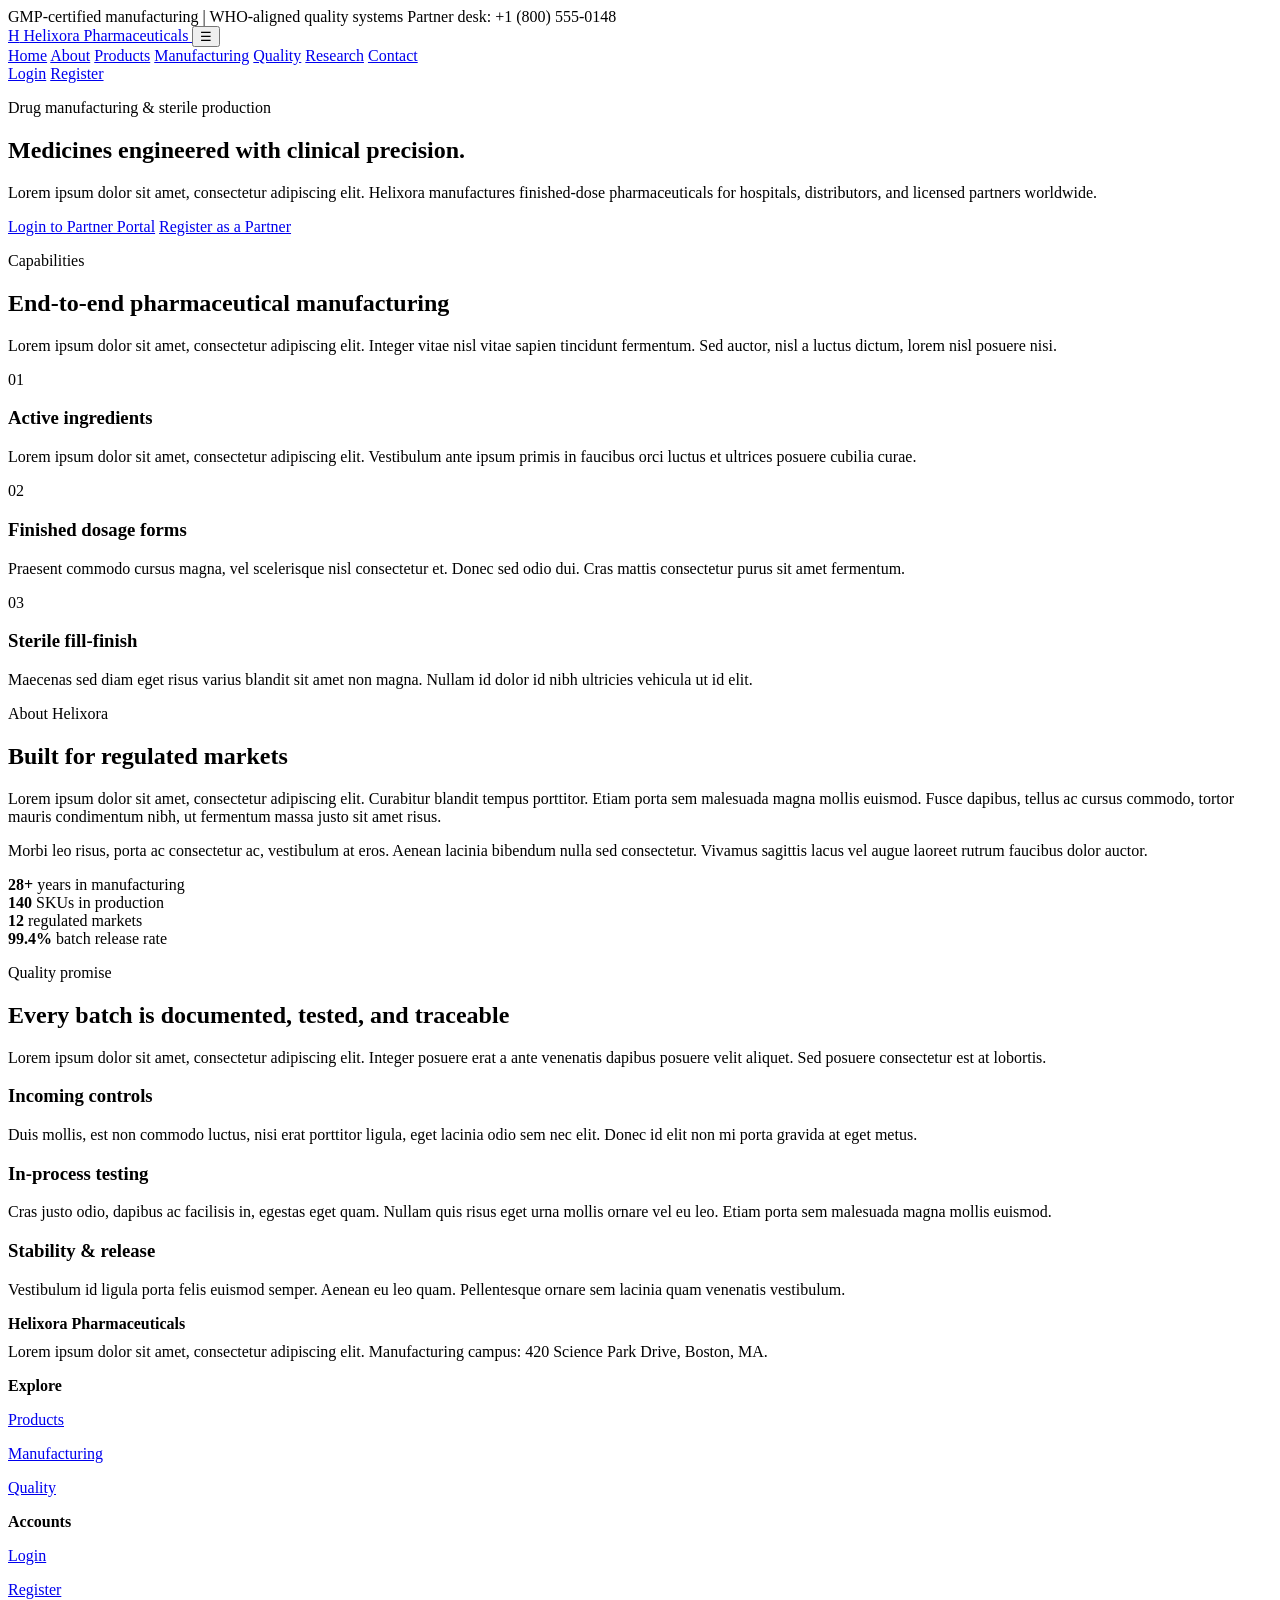
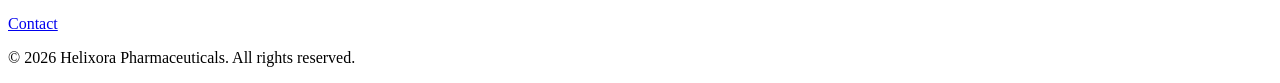
==== index.html @ ff0f4068 "init commit" ====
<!DOCTYPE html>
<html lang="en">
  <head>
    <meta charset="UTF-8" />
    <meta name="viewport" content="width=device-width, initial-scale=1.0" />
    <title>Helixora Pharmaceuticals | Precision Drug Manufacturing</title>
    <link rel="preconnect" href="https://fonts.googleapis.com" />
    <link rel="preconnect" href="https://fonts.gstatic.com" crossorigin />
    <link
      href="https://fonts.googleapis.com/css2?family=Cormorant+Garamond:wght@500;600;700&family=Source+Sans+3:wght@400;600;700&display=swap"
      rel="stylesheet"
    />
    <link rel="stylesheet" href="css/styles.css" />
  </head>
  <body>
    <div class="topbar">
      <div class="container">
        <span>GMP-certified manufacturing | WHO-aligned quality systems</span>
        <span>Partner desk: +1 (800) 555-0148</span>
      </div>
    </div>

    <header class="site-header">
      <div class="container header-inner">
        <a class="brand" href="index.html">
          <span class="brand-mark">H</span>
          Helixora Pharmaceuticals
        </a>
        <button class="menu-toggle" type="button" data-menu-toggle aria-label="Open menu">☰</button>
        <nav class="nav" aria-label="Main">
          <a class="active" href="index.html">Home</a>
          <a href="about.html">About</a>
          <a href="products.html">Products</a>
          <a href="manufacturing.html">Manufacturing</a>
          <a href="quality.html">Quality</a>
          <a href="research.html">Research</a>
          <a href="contact.html">Contact</a>
        </nav>
        <div class="header-actions">
          <a class="btn btn-outline" href="login.html">Login</a>
          <a class="btn btn-primary" href="register.html">Register</a>
        </div>
      </div>
    </header>

    <section class="banner">
      <div class="container banner-inner">
        <p class="eyebrow">Drug manufacturing &amp; sterile production</p>
        <h1>Medicines engineered with clinical precision.</h1>
        <p>
          Lorem ipsum dolor sit amet, consectetur adipiscing elit. Helixora manufactures finished-dose
          pharmaceuticals for hospitals, distributors, and licensed partners worldwide.
        </p>
        <div class="cta-row">
          <a class="btn btn-gold" href="login.html">Login to Partner Portal</a>
          <a class="btn btn-primary" href="register.html">Register as a Partner</a>
        </div>
      </div>
    </section>

    <section>
      <div class="container">
        <div class="section-head">
          <p class="eyebrow">Capabilities</p>
          <h2>End-to-end pharmaceutical manufacturing</h2>
          <p class="muted">
            Lorem ipsum dolor sit amet, consectetur adipiscing elit. Integer vitae nisl vitae sapien
            tincidunt fermentum. Sed auctor, nisl a luctus dictum, lorem nisl posuere nisi.
          </p>
        </div>
        <div class="grid-3">
          <article class="card">
            <div class="icon">01</div>
            <h3>Active ingredients</h3>
            <p class="muted">
              Lorem ipsum dolor sit amet, consectetur adipiscing elit. Vestibulum ante ipsum primis in
              faucibus orci luctus et ultrices posuere cubilia curae.
            </p>
          </article>
          <article class="card">
            <div class="icon">02</div>
            <h3>Finished dosage forms</h3>
            <p class="muted">
              Praesent commodo cursus magna, vel scelerisque nisl consectetur et. Donec sed odio dui.
              Cras mattis consectetur purus sit amet fermentum.
            </p>
          </article>
          <article class="card">
            <div class="icon">03</div>
            <h3>Sterile fill-finish</h3>
            <p class="muted">
              Maecenas sed diam eget risus varius blandit sit amet non magna. Nullam id dolor id nibh
              ultricies vehicula ut id elit.
            </p>
          </article>
        </div>
      </div>
    </section>

    <section class="alt">
      <div class="container grid-2">
        <div>
          <p class="eyebrow">About Helixora</p>
          <h2>Built for regulated markets</h2>
          <p class="muted" style="margin: 14px 0 16px">
            Lorem ipsum dolor sit amet, consectetur adipiscing elit. Curabitur blandit tempus porttitor.
            Etiam porta sem malesuada magna mollis euismod. Fusce dapibus, tellus ac cursus commodo,
            tortor mauris condimentum nibh, ut fermentum massa justo sit amet risus.
          </p>
          <p class="muted">
            Morbi leo risus, porta ac consectetur ac, vestibulum at eros. Aenean lacinia bibendum nulla
            sed consectetur. Vivamus sagittis lacus vel augue laoreet rutrum faucibus dolor auctor.
          </p>
        </div>
        <div class="stats card">
          <div class="stat"><strong>28+</strong> years in manufacturing</div>
          <div class="stat"><strong>140</strong> SKUs in production</div>
          <div class="stat"><strong>12</strong> regulated markets</div>
          <div class="stat"><strong>99.4%</strong> batch release rate</div>
        </div>
      </div>
    </section>

    <section>
      <div class="container">
        <div class="section-head">
          <p class="eyebrow">Quality promise</p>
          <h2>Every batch is documented, tested, and traceable</h2>
          <p class="muted">
            Lorem ipsum dolor sit amet, consectetur adipiscing elit. Integer posuere erat a ante
            venenatis dapibus posuere velit aliquet. Sed posuere consectetur est at lobortis.
          </p>
        </div>
        <div class="grid-3">
          <article class="card">
            <h3>Incoming controls</h3>
            <p class="muted">
              Duis mollis, est non commodo luctus, nisi erat porttitor ligula, eget lacinia odio sem nec
              elit. Donec id elit non mi porta gravida at eget metus.
            </p>
          </article>
          <article class="card">
            <h3>In-process testing</h3>
            <p class="muted">
              Cras justo odio, dapibus ac facilisis in, egestas eget quam. Nullam quis risus eget urna
              mollis ornare vel eu leo. Etiam porta sem malesuada magna mollis euismod.
            </p>
          </article>
          <article class="card">
            <h3>Stability &amp; release</h3>
            <p class="muted">
              Vestibulum id ligula porta felis euismod semper. Aenean eu leo quam. Pellentesque ornare
              sem lacinia quam venenatis vestibulum.
            </p>
          </article>
        </div>
      </div>
    </section>

    <footer class="site-footer">
      <div class="container">
        <div class="footer-grid">
          <div>
            <strong>Helixora Pharmaceuticals</strong>
            <p style="margin-top: 10px">
              Lorem ipsum dolor sit amet, consectetur adipiscing elit. Manufacturing campus: 420
              Science Park Drive, Boston, MA.
            </p>
          </div>
          <div>
            <strong>Explore</strong>
            <p><a href="products.html">Products</a></p>
            <p><a href="manufacturing.html">Manufacturing</a></p>
            <p><a href="quality.html">Quality</a></p>
          </div>
          <div>
            <strong>Accounts</strong>
            <p><a href="login.html">Login</a></p>
            <p><a href="register.html">Register</a></p>
            <p><a href="contact.html">Contact</a></p>
          </div>
        </div>
        <p class="copyright">© 2026 Helixora Pharmaceuticals. All rights reserved.</p>
      </div>
    </footer>
    <script src="js/main.js"></script>
  </body>
</html>
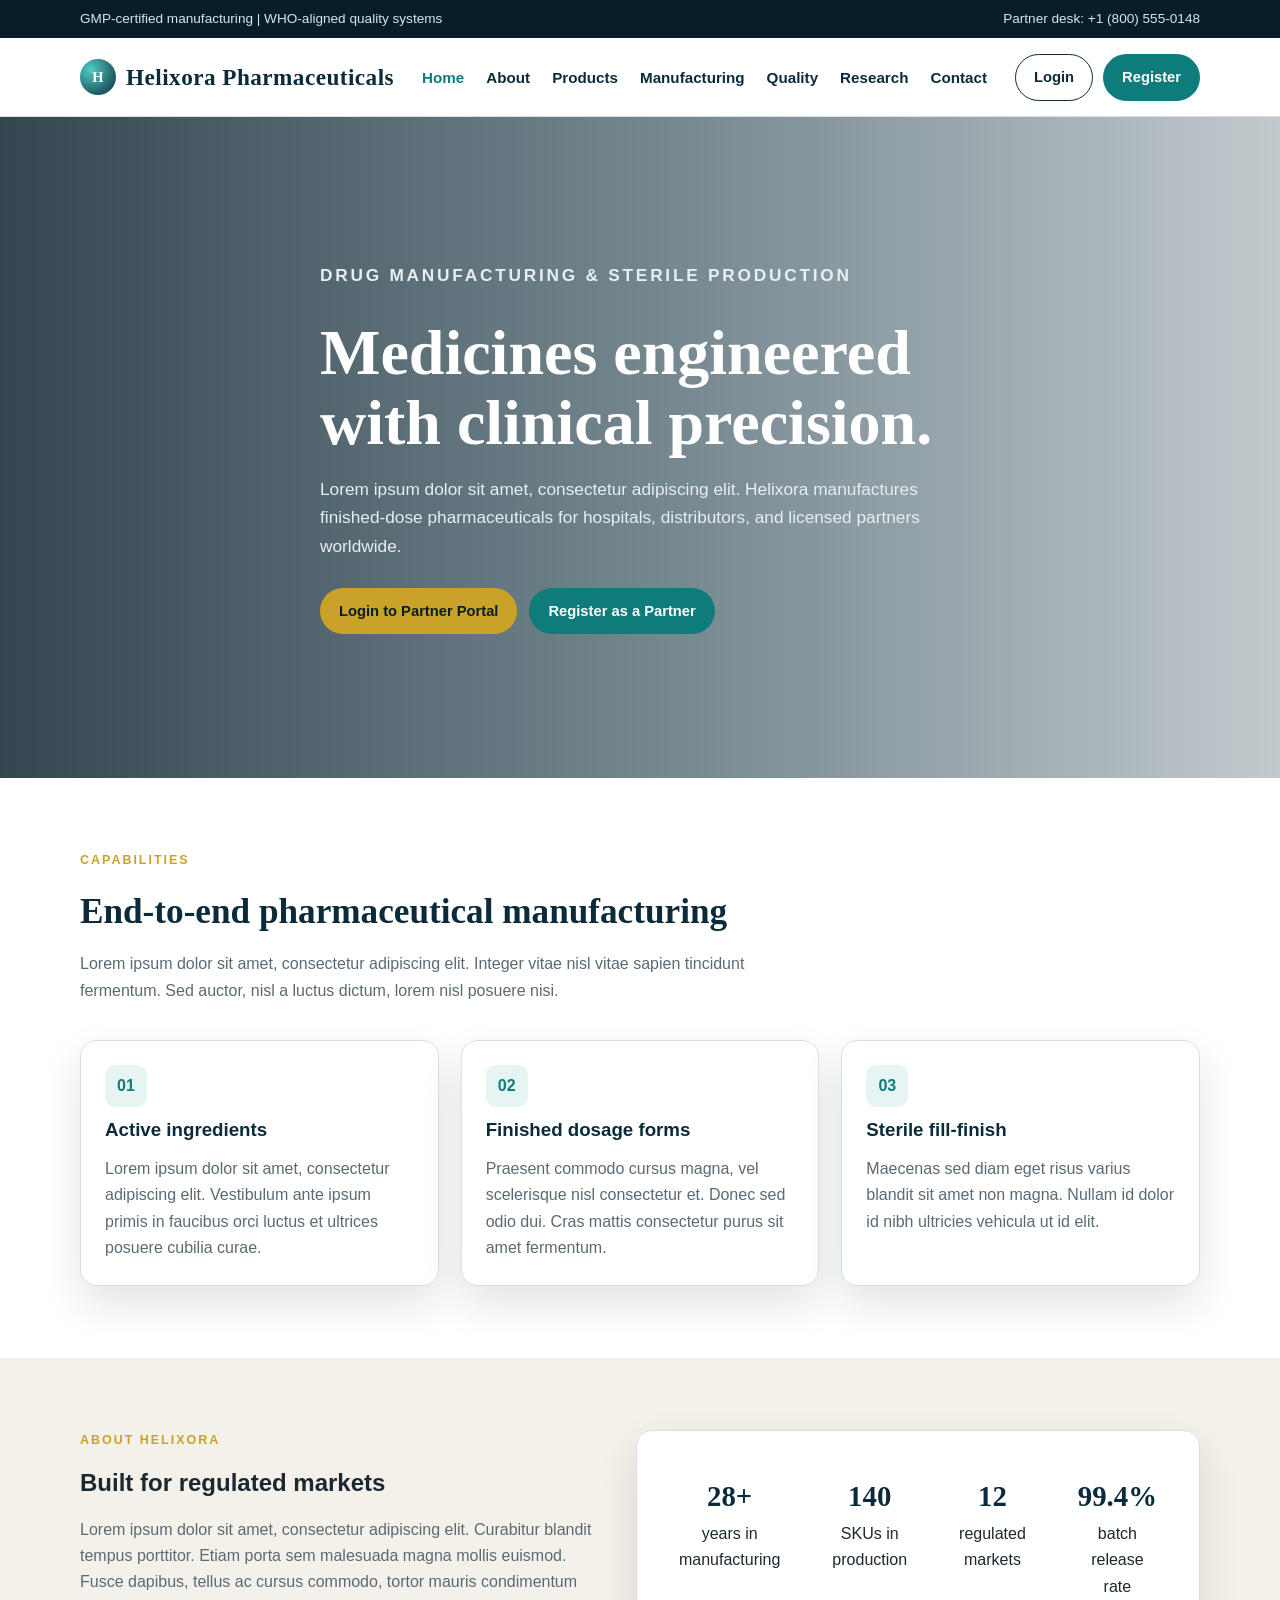
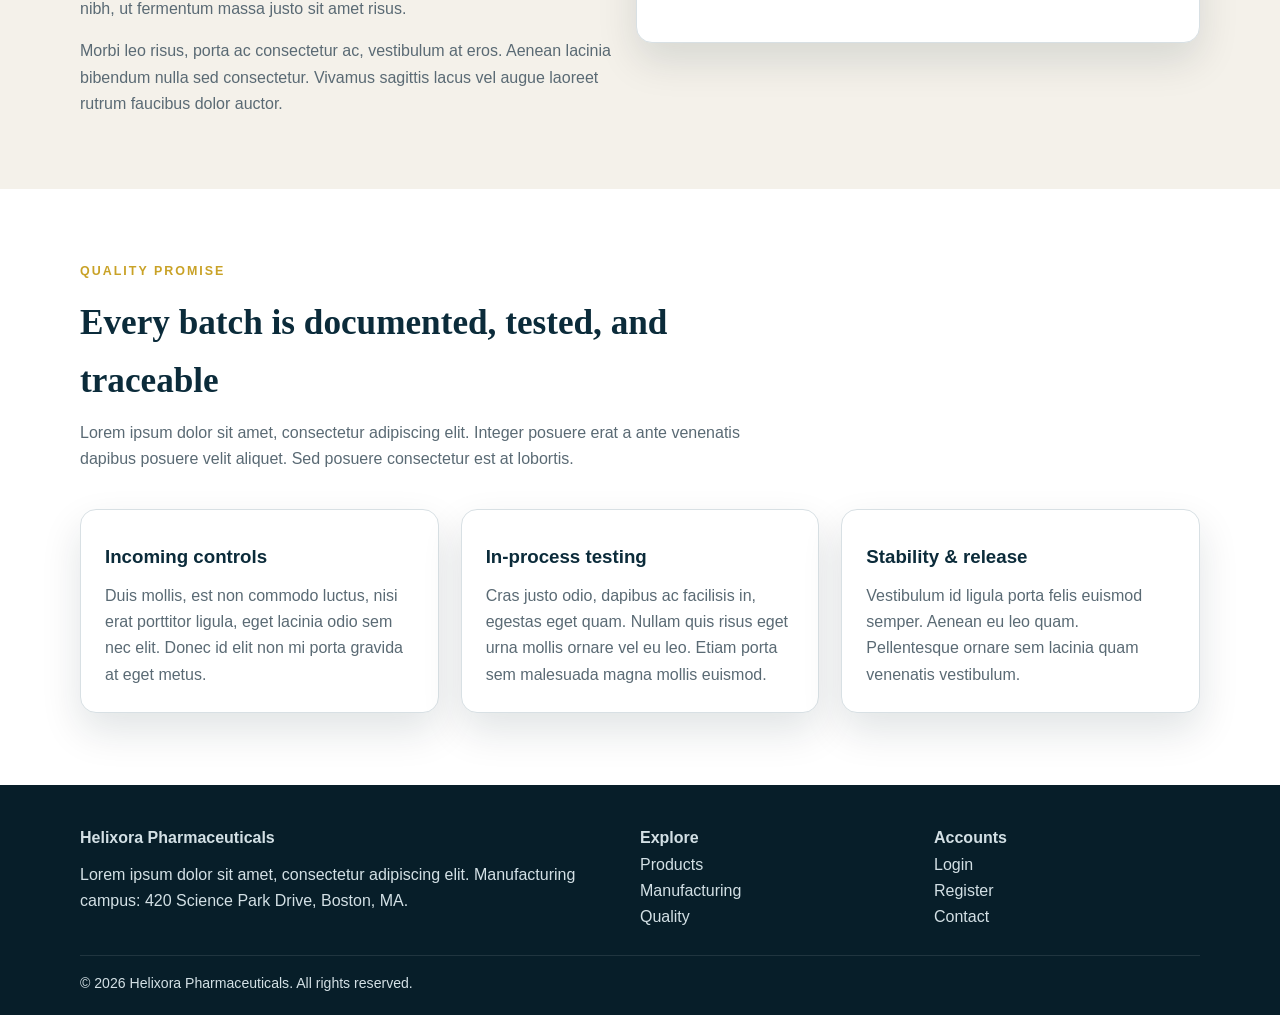
==== commit b0f2fb54: "Integrate Google Tag Manager into index.html Added Google Tag Manager for tracking and analytics." ====
--- a/index.html
+++ b/index.html
@@ -11,8 +11,14 @@
       rel="stylesheet"
     />
     <link rel="stylesheet" href="css/styles.css" />
+    <!-- Google Tag Manager -->
+      <script>(function(w,d,s,l,i){w[l]=w[l]||[];w[l].push({'gtm.start':new Date().getTime(),event:'gtm.js'});var f=d.getElementsByTagName(s)[0],j=d.createElement(s),dl=l!='dataLayer'?'&l='+l:'';j.async=true;j.src='https://www.googletagmanager.com/gtm.js?id='+i+dl;f.parentNode.insertBefore(j,f);})(window,document,'script','dataLayer','GTM-KGDNH6SR');</script>
+    <!-- End Google Tag Manager -->
   </head>
   <body>
+    <!-- Google Tag Manager (noscript) -->
+    <noscript><iframe src="https://www.googletagmanager.com/ns.html?id=GTM-KGDNH6SR" height="0" width="0" style="display:none;visibility:hidden"></iframe></noscript>
+    <!-- End Google Tag Manager (noscript) -->
     <div class="topbar">
       <div class="container">
         <span>GMP-certified manufacturing | WHO-aligned quality systems</span>
--- a/css/styles.css
+++ b/css/styles.css
@@ -0,0 +1,426 @@
+:root {
+  --navy: #0b2b3a;
+  --navy-deep: #071e29;
+  --teal: #0e7c7b;
+  --teal-light: #14919b;
+  --gold: #c9a227;
+  --cream: #f4f1ea;
+  --white: #ffffff;
+  --ink: #1c2830;
+  --muted: #5a6a74;
+  --line: #d8e0e4;
+  --shadow: 0 18px 40px rgba(7, 30, 41, 0.12);
+}
+
+* {
+  box-sizing: border-box;
+  margin: 0;
+  padding: 0;
+}
+
+html {
+  scroll-behavior: smooth;
+}
+
+body {
+  font-family: "Source Sans 3", "Segoe UI", sans-serif;
+  color: var(--ink);
+  background: var(--white);
+  line-height: 1.65;
+}
+
+img {
+  max-width: 100%;
+  display: block;
+}
+
+a {
+  color: inherit;
+  text-decoration: none;
+}
+
+.container {
+  width: min(1120px, calc(100% - 40px));
+  margin: 0 auto;
+}
+
+.topbar {
+  background: var(--navy-deep);
+  color: #d7e6ea;
+  font-size: 0.85rem;
+  padding: 8px 0;
+}
+
+.topbar .container {
+  display: flex;
+  justify-content: space-between;
+  gap: 16px;
+  flex-wrap: wrap;
+}
+
+.site-header {
+  position: sticky;
+  top: 0;
+  z-index: 20;
+  background: rgba(255, 255, 255, 0.96);
+  border-bottom: 1px solid var(--line);
+  backdrop-filter: blur(10px);
+}
+
+.header-inner {
+  display: flex;
+  align-items: center;
+  justify-content: space-between;
+  gap: 24px;
+  min-height: 78px;
+}
+
+.brand {
+  display: flex;
+  align-items: center;
+  gap: 10px;
+  font-family: "Cormorant Garamond", Georgia, serif;
+  font-size: 1.45rem;
+  font-weight: 600;
+  letter-spacing: 0.02em;
+  color: var(--navy);
+}
+
+.brand-mark {
+  width: 36px;
+  height: 36px;
+  border-radius: 50%;
+  background: radial-gradient(circle at 30% 30%, #4ecdc4, var(--navy));
+  display: grid;
+  place-items: center;
+  color: white;
+  font-size: 0.9rem;
+  font-weight: 700;
+}
+
+.nav {
+  display: flex;
+  align-items: center;
+  gap: 22px;
+}
+
+.nav a {
+  font-size: 0.95rem;
+  color: var(--navy);
+  font-weight: 600;
+}
+
+.nav a:hover,
+.nav a.active {
+  color: var(--teal);
+}
+
+.header-actions {
+  display: flex;
+  gap: 10px;
+  align-items: center;
+}
+
+.btn {
+  display: inline-flex;
+  align-items: center;
+  justify-content: center;
+  border: 1px solid transparent;
+  border-radius: 999px;
+  padding: 10px 18px;
+  font-weight: 650;
+  font-size: 0.92rem;
+  cursor: pointer;
+  transition: 0.2s ease;
+}
+
+.btn-outline {
+  border-color: var(--navy);
+  color: var(--navy);
+  background: transparent;
+}
+
+.btn-outline:hover {
+  background: var(--navy);
+  color: white;
+}
+
+.btn-primary {
+  background: var(--teal);
+  color: white;
+}
+
+.btn-primary:hover {
+  background: var(--teal-light);
+}
+
+.btn-gold {
+  background: var(--gold);
+  color: var(--navy-deep);
+}
+
+.btn-gold:hover {
+  filter: brightness(1.05);
+}
+
+.menu-toggle {
+  display: none;
+  border: 1px solid var(--line);
+  background: white;
+  width: 42px;
+  height: 42px;
+  border-radius: 8px;
+  cursor: pointer;
+}
+
+.banner {
+  position: relative;
+  min-height: 520px;
+  background:
+    linear-gradient(90deg, rgba(7, 30, 41, 0.82) 0%, rgba(11, 43, 58, 0.55) 55%, rgba(11, 43, 58, 0.25) 100%),
+    url("https://images.unsplash.com/photo-1576091160399-112ba8d25d1d?auto=format&fit=crop&w=1800&q=80")
+      center/cover no-repeat;
+  color: white;
+  display: grid;
+  align-items: center;
+}
+
+.banner-inner {
+  padding: 72px 0;
+  max-width: 640px;
+}
+
+.eyebrow {
+  text-transform: uppercase;
+  letter-spacing: 0.16em;
+  font-size: 0.78rem;
+  color: var(--gold);
+  font-weight: 700;
+  margin-bottom: 12px;
+}
+
+.banner h1 {
+  font-family: "Cormorant Garamond", Georgia, serif;
+  font-size: clamp(2.4rem, 5vw, 4.1rem);
+  line-height: 1.1;
+  font-weight: 600;
+  margin-bottom: 16px;
+}
+
+.banner p {
+  font-size: 1.08rem;
+  color: #e8eef1;
+  margin-bottom: 28px;
+}
+
+.cta-row {
+  display: flex;
+  gap: 12px;
+  flex-wrap: wrap;
+}
+
+.page-banner {
+  min-height: 260px;
+  background:
+    linear-gradient(90deg, rgba(7, 30, 41, 0.85), rgba(14, 124, 123, 0.55)),
+    url("https://images.unsplash.com/photo-1582719471384-894fbb16e074?auto=format&fit=crop&w=1600&q=80")
+      center/cover no-repeat;
+  color: white;
+  display: grid;
+  align-items: end;
+}
+
+.page-banner .container {
+  padding: 48px 0 36px;
+}
+
+.page-banner h1 {
+  font-family: "Cormorant Garamond", Georgia, serif;
+  font-size: clamp(2rem, 4vw, 3.2rem);
+}
+
+section {
+  padding: 72px 0;
+}
+
+.section-head {
+  max-width: 720px;
+  margin-bottom: 36px;
+}
+
+.section-head h2 {
+  font-family: "Cormorant Garamond", Georgia, serif;
+  font-size: 2.2rem;
+  color: var(--navy);
+  margin-bottom: 10px;
+}
+
+.muted {
+  color: var(--muted);
+}
+
+.grid-3,
+.grid-2 {
+  display: grid;
+  gap: 22px;
+}
+
+.grid-3 {
+  grid-template-columns: repeat(3, 1fr);
+}
+
+.grid-2 {
+  grid-template-columns: 1.1fr 0.9fr;
+  align-items: start;
+}
+
+.card {
+  background: white;
+  border: 1px solid var(--line);
+  border-radius: 16px;
+  padding: 24px;
+  box-shadow: var(--shadow);
+}
+
+.card h3 {
+  color: var(--navy);
+  margin: 8px 0 10px;
+}
+
+.icon {
+  width: 42px;
+  height: 42px;
+  border-radius: 10px;
+  background: #e7f4f4;
+  color: var(--teal);
+  display: grid;
+  place-items: center;
+  font-weight: 700;
+}
+
+.alt {
+  background: var(--cream);
+}
+
+.stats {
+  display: grid;
+  grid-template-columns: repeat(4, 1fr);
+  gap: 16px;
+}
+
+.stat {
+  text-align: center;
+  padding: 18px;
+}
+
+.stat strong {
+  display: block;
+  font-size: 1.8rem;
+  color: var(--navy);
+  font-family: "Cormorant Garamond", Georgia, serif;
+}
+
+form {
+  display: grid;
+  gap: 14px;
+}
+
+label {
+  font-weight: 650;
+  font-size: 0.92rem;
+}
+
+input,
+textarea,
+select {
+  width: 100%;
+  border: 1px solid var(--line);
+  border-radius: 10px;
+  padding: 12px 14px;
+  font: inherit;
+  background: white;
+}
+
+textarea {
+  min-height: 120px;
+  resize: vertical;
+}
+
+.auth-wrap {
+  min-height: calc(100vh - 180px);
+  display: grid;
+  place-items: center;
+  padding: 48px 20px;
+  background: linear-gradient(180deg, #f7fafb, var(--cream));
+}
+
+.auth-card {
+  width: min(460px, 100%);
+  background: white;
+  border-radius: 18px;
+  padding: 32px;
+  box-shadow: var(--shadow);
+}
+
+.auth-card h1 {
+  font-family: "Cormorant Garamond", Georgia, serif;
+  font-size: 2rem;
+  color: var(--navy);
+  margin-bottom: 8px;
+}
+
+.site-footer {
+  background: var(--navy-deep);
+  color: #d3e0e5;
+  padding: 40px 0 20px;
+}
+
+.footer-grid {
+  display: grid;
+  grid-template-columns: 2fr 1fr 1fr;
+  gap: 28px;
+  margin-bottom: 24px;
+}
+
+.site-footer a:hover {
+  color: white;
+}
+
+.copyright {
+  border-top: 1px solid rgba(255, 255, 255, 0.1);
+  padding-top: 16px;
+  font-size: 0.88rem;
+}
+
+@media (max-width: 900px) {
+  .menu-toggle {
+    display: inline-flex;
+    align-items: center;
+    justify-content: center;
+  }
+
+  .nav,
+  .header-actions {
+    display: none;
+  }
+
+  .site-header.open .nav,
+  .site-header.open .header-actions {
+    display: flex;
+    flex-direction: column;
+    align-items: flex-start;
+    width: 100%;
+    padding-bottom: 16px;
+  }
+
+  .header-inner {
+    flex-wrap: wrap;
+  }
+
+  .grid-3,
+  .grid-2,
+  .stats,
+  .footer-grid {
+    grid-template-columns: 1fr;
+  }
+}
